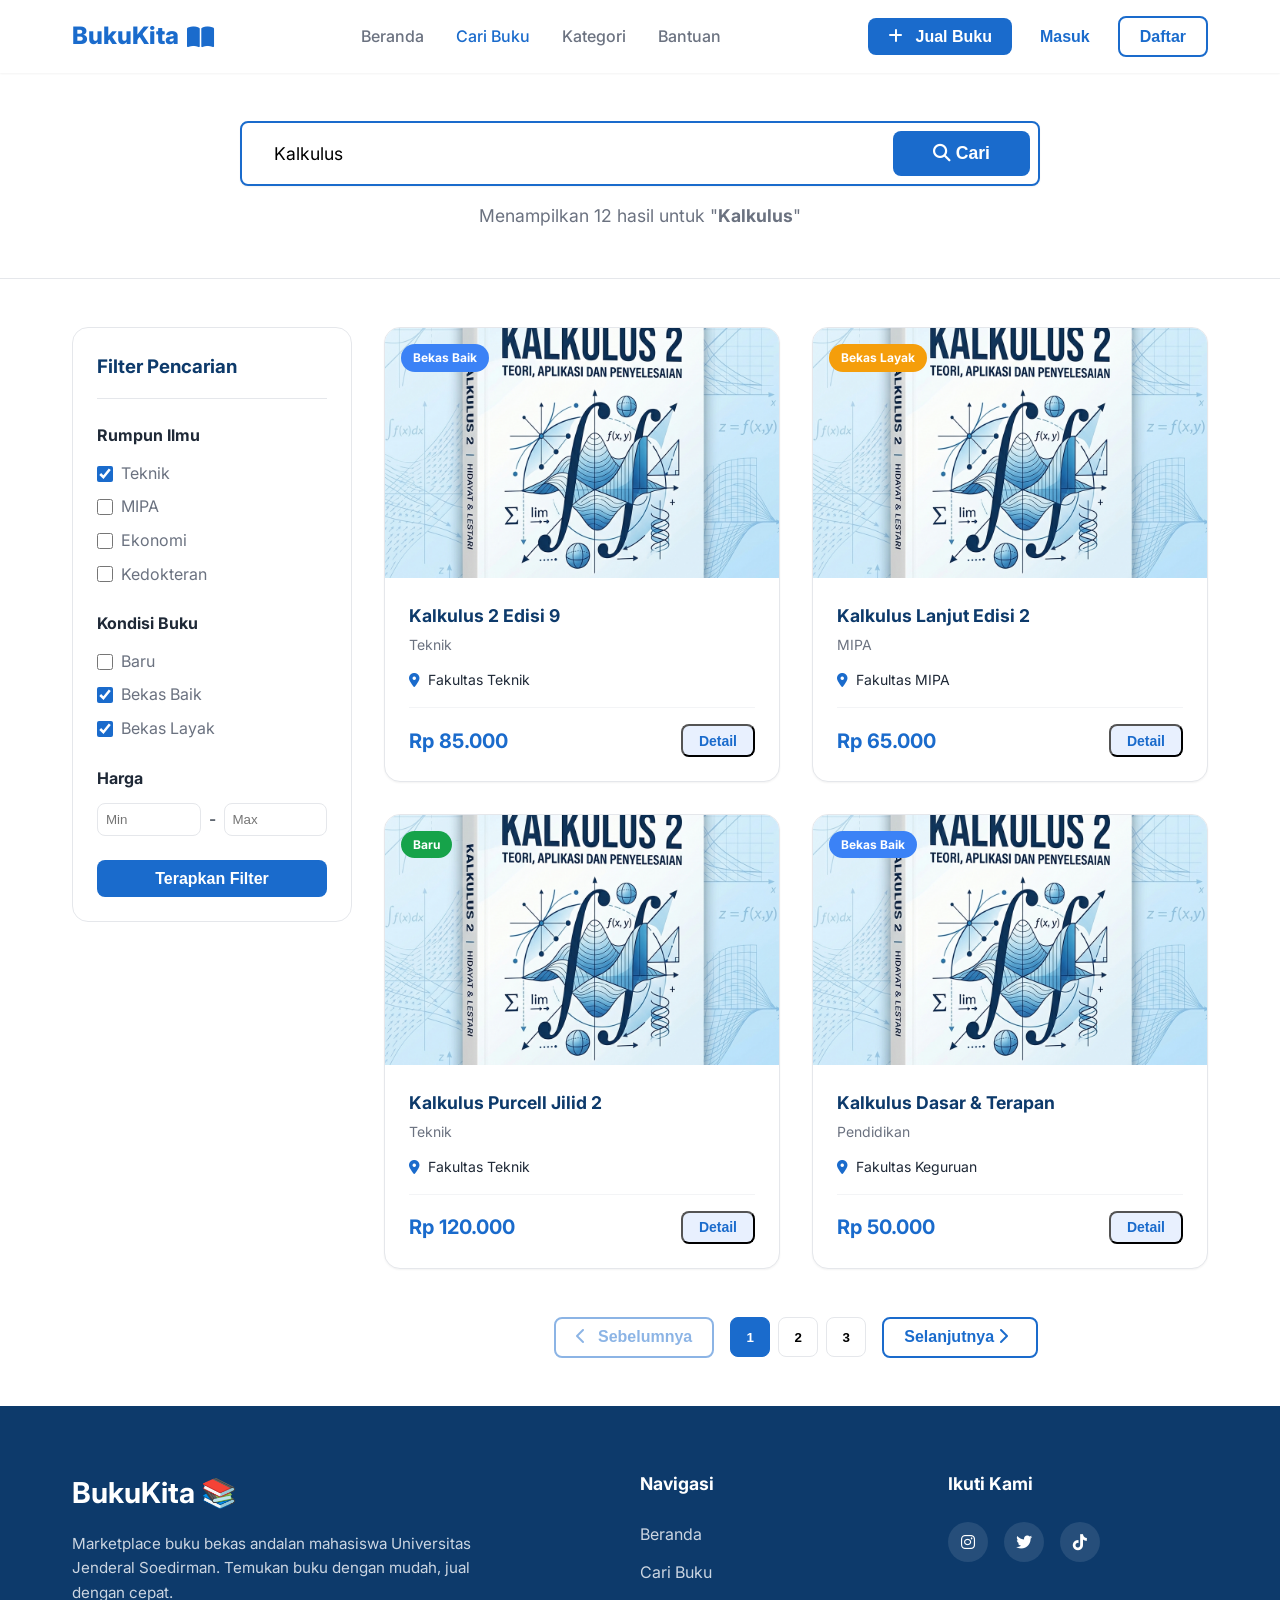
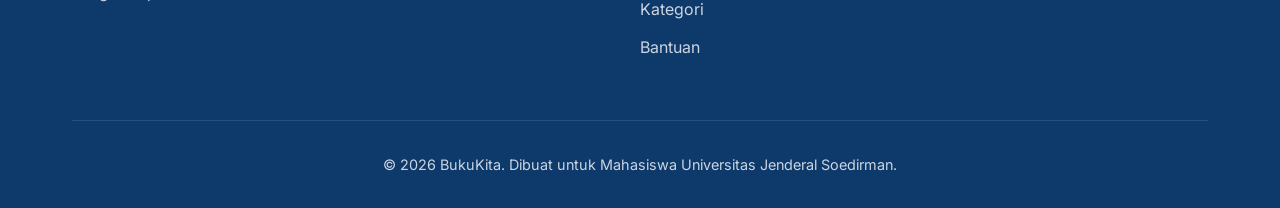
==== cari.html @ e3a03914 "nambahin cari buku" ====
<!DOCTYPE html>
<html lang="id">

<head>
    <meta charset="UTF-8">
    <meta name="viewport" content="width=device-width, initial-scale=1.0">
    <title>Hasil Pencarian | BukuKita</title>
    <link rel="preconnect" href="https://fonts.googleapis.com">
    <link rel="preconnect" href="https://fonts.gstatic.com" crossorigin>
    <link href="https://fonts.googleapis.com/css2?family=Inter:wght@400;500;600;700;800&display=swap" rel="stylesheet">
    <link rel="stylesheet" href="https://cdnjs.cloudflare.com/ajax/libs/font-awesome/6.4.0/css/all.min.css">
    <link rel="stylesheet" href="style.css">
</head>

<body>
    <!-- Navbar -->
    <nav class="navbar">
        <div class="container nav-container">
            <a href="index.html" class="logo">BukuKita <i class="fa-solid fa-book-open"></i></a>
            <ul class="nav-links">
                <li><a href="index.html">Beranda</a></li>
                <li><a href="cari.html" class="active">Cari Buku</a></li>
                <li><a href="index.html#kategori">Kategori</a></li>
                <li><a href="index.html#bantuan">Bantuan</a></li>
            </ul>
            <div class="nav-buttons">
                <button class="btn btn-primary" onclick="openModal('jualModal')"><i class="fa-solid fa-plus"></i> Jual
                    Buku</button>
                <button class="btn btn-ghost" onclick="openAuthModal('login')">Masuk</button>
                <button class="btn btn-outline" onclick="openAuthModal('register')">Daftar</button>
            </div>
            <div class="mobile-menu-btn">
                <i class="fa-solid fa-bars"></i>
            </div>
        </div>
    </nav>

    <!-- Search Header -->
    <section class="search-header">
        <div class="container">
            <form class="search-box-large" action="cari.html" method="GET">
                <input type="text" name="q" placeholder="Cari judul buku, matkul, atau jurusan..." value="Kalkulus" id="searchInput">
                <button type="submit" class="btn-search-large"><i class="fa-solid fa-search"></i> Cari</button>
            </form>
            <p class="search-result-text">Menampilkan 12 hasil untuk "<strong>Kalkulus</strong>"</p>
        </div>
    </section>

    <!-- Search Layout -->
    <section class="search-layout container">
        <!-- Sidebar Filters -->
        <aside class="sidebar-filter">
            <div class="filter-box">
                <h3>Filter Pencarian</h3>
                
                <div class="filter-group">
                    <h4>Rumpun Ilmu</h4>
                    <label class="filter-option"><input type="checkbox" checked> Teknik</label>
                    <label class="filter-option"><input type="checkbox"> MIPA</label>
                    <label class="filter-option"><input type="checkbox"> Ekonomi</label>
                    <label class="filter-option"><input type="checkbox"> Kedokteran</label>
                </div>

                <div class="filter-group">
                    <h4>Kondisi Buku</h4>
                    <label class="filter-option"><input type="checkbox"> Baru</label>
                    <label class="filter-option"><input type="checkbox" checked> Bekas Baik</label>
                    <label class="filter-option"><input type="checkbox" checked> Bekas Layak</label>
                </div>

                <div class="filter-group">
                    <h4>Harga</h4>
                    <div class="price-range">
                        <input type="number" placeholder="Min" class="price-input">
                        <span>-</span>
                        <input type="number" placeholder="Max" class="price-input">
                    </div>
                </div>

                <button class="btn btn-primary btn-full">Terapkan Filter</button>
            </div>
        </aside>

        <!-- Search Results Grid -->
        <div class="search-results">
            <div class="book-grid">
                <!-- Book Card -->
                <div class="book-card">
                    <div class="book-cover"><img src="assets/kalkulus.png" alt="Kalkulus 2"><span
                            class="condition-badge good">Bekas Baik</span></div>
                    <div class="book-info">
                        <h3>Kalkulus 2 Edisi 9</h3>
                        <p class="subject">Teknik</p>
                        <p class="seller"><i class="fa-solid fa-location-dot"></i> Fakultas Teknik</p>
                        <div class="price-action">
                            <span class="price">Rp 85.000</span>
                            <button class="btn-sm">Detail</button>
                        </div>
                    </div>
                </div>
                <!-- Book Card -->
                <div class="book-card">
                    <div class="book-cover"><img src="assets/kalkulus.png" alt="Kalkulus Lanjut"><span
                            class="condition-badge fair">Bekas Layak</span></div>
                    <div class="book-info">
                        <h3>Kalkulus Lanjut Edisi 2</h3>
                        <p class="subject">MIPA</p>
                        <p class="seller"><i class="fa-solid fa-location-dot"></i> Fakultas MIPA</p>
                        <div class="price-action">
                            <span class="price">Rp 65.000</span>
                            <button class="btn-sm">Detail</button>
                        </div>
                    </div>
                </div>
                <!-- Book Card -->
                <div class="book-card">
                    <div class="book-cover"><img src="assets/kalkulus.png" alt="Kalkulus Purcell"><span
                            class="condition-badge new">Baru</span></div>
                    <div class="book-info">
                        <h3>Kalkulus Purcell Jilid 2</h3>
                        <p class="subject">Teknik</p>
                        <p class="seller"><i class="fa-solid fa-location-dot"></i> Fakultas Teknik</p>
                        <div class="price-action">
                            <span class="price">Rp 120.000</span>
                            <button class="btn-sm">Detail</button>
                        </div>
                    </div>
                </div>
                 <!-- Book Card -->
                 <div class="book-card">
                    <div class="book-cover"><img src="assets/kalkulus.png" alt="Kalkulus Dasar"><span
                            class="condition-badge good">Bekas Baik</span></div>
                    <div class="book-info">
                        <h3>Kalkulus Dasar & Terapan</h3>
                        <p class="subject">Pendidikan</p>
                        <p class="seller"><i class="fa-solid fa-location-dot"></i> Fakultas Keguruan</p>
                        <div class="price-action">
                            <span class="price">Rp 50.000</span>
                            <button class="btn-sm">Detail</button>
                        </div>
                    </div>
                </div>
            </div>
            
            <div class="pagination">
                <button class="btn btn-outline" disabled><i class="fa-solid fa-chevron-left"></i> Sebelumnya</button>
                <div class="page-numbers">
                    <button class="page-num active">1</button>
                    <button class="page-num">2</button>
                    <button class="page-num">3</button>
                </div>
                <button class="btn btn-outline">Selanjutnya <i class="fa-solid fa-chevron-right"></i></button>
            </div>
        </div>
    </section>

    <!-- Footer -->
    <footer class="footer">
        <div class="container">
            <div class="footer-grid">
                <div class="footer-brand">
                    <h2>BukuKita 📚</h2>
                    <p>Marketplace buku bekas andalan mahasiswa Universitas Jenderal Soedirman. Temukan buku dengan
                        mudah, jual dengan cepat.</p>
                </div>
                <div class="footer-links">
                    <h3>Navigasi</h3>
                    <ul>
                        <li><a href="index.html">Beranda</a></li>
                        <li><a href="cari.html">Cari Buku</a></li>
                        <li><a href="index.html#kategori">Kategori</a></li>
                        <li><a href="index.html#bantuan">Bantuan</a></li>
                    </ul>
                </div>
                <div class="footer-social">
                    <h3>Ikuti Kami</h3>
                    <div class="social-icons">
                        <a href="#"><i class="fa-brands fa-instagram"></i></a>
                        <a href="#"><i class="fa-brands fa-twitter"></i></a>
                        <a href="#"><i class="fa-brands fa-tiktok"></i></a>
                    </div>
                </div>
            </div>
            <div class="footer-bottom">
                <p>&copy; 2026 BukuKita. Dibuat untuk Mahasiswa Universitas Jenderal Soedirman.</p>
            </div>
        </div>
    </footer>

    <!-- Modals (Copied from index) -->
    <!-- Auth Modal (Login / Register) -->
    <div class="modal-overlay" id="authModal">
        <div class="modal-content auth-modal">
            <span class="close-modal" onclick="closeModal('authModal')"><i class="fa-solid fa-xmark"></i></span>
            
            <div class="auth-tabs">
                <button class="auth-tab active" onclick="switchAuthTab('login')" id="tab-login">Masuk</button>
                <button class="auth-tab" onclick="switchAuthTab('register')" id="tab-register">Daftar</button>
            </div>

            <!-- Login Form -->
            <form class="auth-form" id="form-login">
                <div class="form-group">
                    <label>Email Kampus / Pribadi</label>
                    <input type="email" placeholder="contoh@kampus.ac.id" required>
                </div>
                <div class="form-group">
                    <label>Kata Sandi</label>
                    <input type="password" placeholder="••••••••" required>
                </div>
                <div class="form-options">
                    <label class="remember-me">
                        <input type="checkbox"> Ingat saya
                    </label>
                    <a href="#" class="forgot-password">Lupa sandi?</a>
                </div>
                <button type="submit" class="btn btn-primary btn-full">Masuk ke BukuKita</button>
            </form>

            <!-- Register Form -->
            <form class="auth-form hidden" id="form-register">
                <div class="form-group">
                    <label>Nama Lengkap</label>
                    <input type="text" placeholder="Nama sesuai KTM" required>
                </div>
                <div class="form-group">
                    <label>Universitas</label>
                    <input type="text" placeholder="Nama Kampus" required>
                </div>
                <div class="form-group">
                    <label>Email</label>
                    <input type="email" placeholder="Email aktif" required>
                </div>
                <div class="form-group">
                    <label>Kata Sandi</label>
                    <input type="password" placeholder="Buat kata sandi" required>
                </div>
                <button type="submit" class="btn btn-primary btn-full">Daftar Akun Baru</button>
            </form>
        </div>
    </div>

    <!-- Jual Buku Modal -->
    <div class="modal-overlay" id="jualModal">
        <div class="modal-content jual-modal">
            <span class="close-modal" onclick="closeModal('jualModal')"><i class="fa-solid fa-xmark"></i></span>
            
            <div class="modal-header">
                <h2>Jual Buku Kuliahmu</h2>
                <p>Isi detail buku di bawah ini agar mudah ditemukan pembeli.</p>
            </div>

            <form class="jual-form">
                <!-- Image Upload -->
                <div class="image-upload-box">
                    <i class="fa-solid fa-cloud-arrow-up"></i>
                    <p><strong>Klik untuk upload</strong> atau drag and drop</p>
                    <p class="text-sm">PNG, JPG up to 5MB</p>
                </div>

                <div class="form-row">
                    <div class="form-group half">
                        <label>Judul Buku</label>
                        <input type="text" placeholder="Contoh: Kalkulus Edisi 9" required>
                    </div>
                    <div class="form-group half">
                        <label>Rumpun Ilmu</label>
                        <select required>
                            <option value="" disabled selected>Pilih kategori...</option>
                            <option>Teknik</option>
                            <option>Ekonomi / Bisnis</option>
                            <option>Hukum</option>
                            <option>Kedokteran / Kesehatan</option>
                            <option>Sosial / Politik</option>
                            <option>Lainnya</option>
                        </select>
                    </div>
                </div>

                <div class="form-group">
                    <label>Kondisi Buku</label>
                    <div class="condition-options">
                        <label class="condition-radio">
                            <input type="radio" name="kondisi" value="baru" checked>
                            <span class="radio-btn new">Baru</span>
                        </label>
                        <label class="condition-radio">
                            <input type="radio" name="kondisi" value="baik">
                            <span class="radio-btn good">Bekas Baik</span>
                        </label>
                        <label class="condition-radio">
                            <input type="radio" name="kondisi" value="layak">
                            <span class="radio-btn fair">Bekas Layak</span>
                        </label>
                    </div>
                </div>

                <div class="form-group">
                    <label>Harga Jual (Rp)</label>
                    <input type="number" placeholder="Contoh: 85000" required>
                </div>

                <div class="form-group">
                    <label>Catatan Tambahan (Opsional)</label>
                    <textarea placeholder="Contoh: Ada sedikit coretan stabilo di bab 1-3..." rows="3"></textarea>
                </div>

                <button type="button" class="btn btn-primary btn-full btn-lg"
                    onclick="alert('Buku berhasil diposting!')">Posting Buku Sekarang</button>
            </form>
        </div>
    </div>

    <script src="script.js"></script>
    <script>
        // Simple script to get URL params for search
        document.addEventListener('DOMContentLoaded', () => {
            const params = new URLSearchParams(window.location.search);
            const query = params.get('q');
            if (query) {
                document.getElementById('searchInput').value = query;
                document.querySelector('.search-result-text').innerHTML = `Menampilkan hasil untuk "<strong>${query}</strong>"`;
            }
        });
    </script>
</body>

</html>
---- style.css ----
/* CSS Variables */
:root {
    --primary-blue: #1A6BCC;
    --primary-hover: #1555a3;
    --light-blue: #E8F0FE;
    --dark-blue: #0D3A6B;
    --white: #FFFFFF;
    --gray-light: #F3F4F6;
    --gray-border: #E5E7EB;
    --gray-text: #6B7280;
    --text-dark: #1F2937;
    --success: #16A34A;
    --warning: #F59E0B;
    --info: #3B82F6;
    --shadow-sm: 0 1px 2px 0 rgba(0, 0, 0, 0.05);
    --shadow-md: 0 4px 6px -1px rgba(0, 0, 0, 0.1), 0 2px 4px -1px rgba(0, 0, 0, 0.06);
    --shadow-lg: 0 10px 15px -3px rgba(0, 0, 0, 0.1), 0 4px 6px -2px rgba(0, 0, 0, 0.05);
    --shadow-modal: 0 25px 50px -12px rgba(0, 0, 0, 0.25);
    --radius-md: 0.5rem;
    --radius-lg: 1rem;
    --radius-full: 9999px;
    --transition: all 0.3s ease;
}

/* Reset & Base Styles */
* {
    margin: 0;
    padding: 0;
    box-sizing: border-box;
}

body {
    font-family: 'Inter', sans-serif;
    color: var(--text-dark);
    line-height: 1.6;
    background-color: var(--white);
    overflow-x: hidden;
}

/* Add scrolling class for body */
body.modal-open {
    overflow: hidden;
}

a {
    text-decoration: none;
    color: inherit;
    transition: var(--transition);
}

ul {
    list-style: none;
}

.container {
    max-width: 1200px;
    margin: 0 auto;
    padding: 0 2rem;
}

.text-center {
    text-align: center;
}

.section-header {
    display: flex;
    justify-content: space-between;
    align-items: center;
    margin-bottom: 2.5rem;
}

.section-title {
    font-size: 2rem;
    color: var(--dark-blue);
    font-weight: 700;
}

.view-all {
    color: var(--primary-blue);
    font-weight: 600;
    display: flex;
    align-items: center;
    gap: 0.5rem;
}

.view-all:hover {
    color: var(--primary-hover);
    transform: translateX(5px);
}

/* Buttons */
.btn {
    display: inline-block;
    padding: 0.6rem 1.25rem;
    border-radius: var(--radius-md);
    font-weight: 600;
    cursor: pointer;
    transition: var(--transition);
    border: none;
    text-align: center;
    font-size: 1rem;
}

.btn i { margin-right: 0.5rem; }

.btn-primary {
    background-color: var(--primary-blue);
    color: var(--white);
}

.btn-primary:hover {
    background-color: var(--primary-hover);
    transform: translateY(-2px);
    box-shadow: var(--shadow-md);
}

.btn-outline {
    background-color: transparent;
    color: var(--primary-blue);
    border: 2px solid var(--primary-blue);
}

.btn-outline:hover {
    background-color: var(--light-blue);
}

.btn-ghost {
    background-color: transparent;
    color: var(--primary-blue);
}

.btn-ghost:hover {
    background-color: var(--light-blue);
}

.btn-lg {
    padding: 0.8rem 2rem;
    font-size: 1.1rem;
}

.btn-sm {
    padding: 0.4rem 1rem;
    font-size: 0.875rem;
    background-color: var(--light-blue);
    color: var(--primary-blue);
    border-radius: var(--radius-md);
    font-weight: 600;
}

.btn-sm:hover {
    background-color: var(--primary-blue);
    color: var(--white);
}

.btn-full {
    width: 100%;
}

/* Navbar */
.navbar {
    background-color: var(--white);
    box-shadow: var(--shadow-sm);
    position: sticky;
    top: 0;
    z-index: 100;
    padding: 1rem 0;
    transition: var(--transition);
}

.nav-container {
    display: flex;
    justify-content: space-between;
    align-items: center;
}

.logo {
    font-size: 1.5rem;
    font-weight: 800;
    color: var(--primary-blue);
    display: flex;
    align-items: center;
    gap: 0.5rem;
}

.nav-links {
    display: flex;
    gap: 2rem;
}

.nav-links a {
    font-weight: 500;
    color: var(--gray-text);
}

.nav-links a:hover, .nav-links a.active {
    color: var(--primary-blue);
}

.nav-buttons {
    display: flex;
    gap: 0.5rem;
    align-items: center;
}

.mobile-menu-btn {
    display: none;
    font-size: 1.5rem;
    color: var(--primary-blue);
    cursor: pointer;
}

/* Hero Section */
.hero {
    padding: 5rem 0;
    position: relative;
    overflow: hidden;
    background-color: var(--white);
}

.hero-shapes .shape {
    position: absolute;
    border-radius: var(--radius-full);
    z-index: 0;
    filter: blur(80px);
}

.shape-1 {
    width: 400px;
    height: 400px;
    background-color: rgba(232, 240, 254, 0.8);
    top: -100px;
    right: -50px;
}

.shape-2 {
    width: 300px;
    height: 300px;
    background-color: rgba(26, 107, 204, 0.1);
    bottom: -50px;
    left: -100px;
}

.hero-container {
    position: relative;
    z-index: 1;
}

.hero-content {
    max-width: 800px;
    margin: 0 auto;
    text-align: center;
}

.hero h1 {
    font-size: 3.5rem;
    color: var(--dark-blue);
    line-height: 1.2;
    margin-bottom: 1.5rem;
    font-weight: 800;
}

.hero p {
    font-size: 1.25rem;
    color: var(--gray-text);
    margin-bottom: 2.5rem;
}

.search-box {
    display: flex;
    background-color: var(--white);
    border: 1px solid var(--gray-border);
    border-radius: var(--radius-full);
    padding: 0.5rem;
    box-shadow: var(--shadow-md);
    margin-bottom: 2.5rem;
    transition: var(--transition);
}

.search-box:focus-within {
    border-color: var(--primary-blue);
    box-shadow: 0 0 0 3px rgba(26, 107, 204, 0.2);
}

.search-box input {
    flex: 1;
    border: none;
    padding: 0.5rem 1.5rem;
    font-size: 1rem;
    font-family: inherit;
    outline: none;
    border-radius: var(--radius-full);
}

.btn-search {
    background-color: var(--primary-blue);
    color: var(--white);
    border: none;
    padding: 0.75rem 2rem;
    border-radius: var(--radius-full);
    font-weight: 600;
    cursor: pointer;
    transition: var(--transition);
}

.btn-search:hover {
    background-color: var(--primary-hover);
}

.trust-badges {
    display: flex;
    justify-content: center;
    gap: 3rem;
    flex-wrap: wrap;
}

.badge {
    display: flex;
    align-items: center;
    gap: 0.75rem;
    color: var(--dark-blue);
    font-weight: 600;
}

.badge i {
    color: var(--primary-blue);
    font-size: 1.25rem;
}

/* Featured Books */
.featured-books {
    padding: 5rem 0;
    background-color: var(--gray-light);
}

.book-grid {
    display: grid;
    grid-template-columns: repeat(auto-fill, minmax(260px, 1fr));
    gap: 2rem;
}

.book-card {
    background-color: var(--white);
    border-radius: var(--radius-lg);
    overflow: hidden;
    box-shadow: var(--shadow-sm);
    transition: var(--transition);
    border: 1px solid var(--gray-border);
}

.book-card:hover {
    transform: translateY(-5px);
    box-shadow: var(--shadow-lg);
}

.book-cover {
    height: 250px;
    position: relative;
    display: flex;
    align-items: flex-start;
    padding: 1rem;
    overflow: hidden;
}

.book-cover img {
    position: absolute;
    top: 0;
    left: 0;
    width: 100%;
    height: 100%;
    object-fit: cover;
    z-index: 0;
}

.gradient-1 { background: linear-gradient(135deg, #f6d365 0%, #fda085 100%); }
.gradient-2 { background: linear-gradient(135deg, #84fab0 0%, #8fd3f4 100%); }
.gradient-3 { background: linear-gradient(135deg, #a18cd1 0%, #fbc2eb 100%); }
.gradient-4 { background: linear-gradient(135deg, #ff9a9e 0%, #fecfef 99%, #fecfef 100%); }

.condition-badge {
    position: relative;
    z-index: 1;
    padding: 0.25rem 0.75rem;
    border-radius: var(--radius-full);
    font-size: 0.75rem;
    font-weight: 700;
    color: var(--white);
}

.condition-badge.good { background-color: var(--info); }
.condition-badge.new { background-color: var(--success); }
.condition-badge.fair { background-color: var(--warning); }

.book-info {
    padding: 1.5rem;
}

.book-info h3 {
    font-size: 1.1rem;
    color: var(--dark-blue);
    margin-bottom: 0.25rem;
}

.subject {
    font-size: 0.875rem;
    color: var(--gray-text);
    margin-bottom: 0.75rem;
}

.seller {
    font-size: 0.875rem;
    color: var(--text-dark);
    margin-bottom: 1rem;
    display: flex;
    align-items: center;
    gap: 0.5rem;
}

.seller i {
    color: var(--primary-blue);
}

.price-action {
    display: flex;
    justify-content: space-between;
    align-items: center;
    border-top: 1px solid var(--gray-light);
    padding-top: 1rem;
}

.price {
    font-weight: 700;
    color: var(--primary-blue);
    font-size: 1.25rem;
}

/* Categories */
.categories {
    padding: 5rem 0;
    background-color: var(--white);
}

.category-grid {
    display: grid;
    grid-template-columns: repeat(auto-fill, minmax(250px, 1fr));
    gap: 1.5rem;
}

.category-card {
    background-color: var(--white);
    padding: 2rem;
    border-radius: var(--radius-lg);
    text-align: center;
    cursor: pointer;
    transition: var(--transition);
    box-shadow: var(--shadow-sm);
    border: 1px solid var(--gray-border);
}

.category-card i {
    font-size: 2.5rem;
    color: var(--primary-blue);
    margin-bottom: 1rem;
    transition: var(--transition);
}

.category-card h3 {
    color: var(--dark-blue);
}

.category-card:hover {
    background-color: var(--primary-blue);
    transform: translateY(-5px);
    box-shadow: var(--shadow-lg);
}

.category-card:hover i,
.category-card:hover h3 {
    color: var(--white);
}

/* FAQ / Bantuan Section */
.faq-section {
    padding: 5rem 0;
    background-color: var(--gray-light);
}

.faq-container {
    max-width: 800px;
    margin: 0 auto;
}

.faq-header {
    text-align: center;
    margin-bottom: 3rem;
}

.faq-item {
    background-color: var(--white);
    border-radius: var(--radius-md);
    margin-bottom: 1rem;
    box-shadow: var(--shadow-sm);
    border: 1px solid var(--gray-border);
    overflow: hidden;
}

.faq-question {
    padding: 1.5rem;
    display: flex;
    justify-content: space-between;
    align-items: center;
    cursor: pointer;
    font-weight: 600;
    color: var(--dark-blue);
    transition: var(--transition);
}

.faq-question:hover {
    background-color: var(--light-blue);
}

.faq-question i {
    color: var(--primary-blue);
    transition: transform 0.3s ease;
}

.faq-item.active .faq-question i {
    transform: rotate(180deg);
}

.faq-answer {
    padding: 0 1.5rem;
    max-height: 0;
    overflow: hidden;
    transition: max-height 0.3s ease, padding 0.3s ease;
    color: var(--gray-text);
}

.faq-item.active .faq-answer {
    padding: 0 1.5rem 1.5rem;
    max-height: 200px;
}

/* Footer */
.footer {
    background-color: var(--dark-blue);
    color: var(--white);
    padding: 4rem 0 2rem;
}

.footer-grid {
    display: grid;
    grid-template-columns: 2fr 1fr 1fr;
    gap: 3rem;
    margin-bottom: 3rem;
}

.footer-brand h2 {
    font-size: 1.8rem;
    margin-bottom: 1rem;
}

.footer-brand p {
    color: #cbd5e1;
    font-size: 0.95rem;
    max-width: 400px;
}

.footer-links h3, .footer-social h3 {
    font-size: 1.1rem;
    margin-bottom: 1.5rem;
    color: var(--white);
}

.footer-links ul li {
    margin-bottom: 0.75rem;
}

.footer-links ul li a {
    color: #cbd5e1;
}

.footer-links ul li a:hover {
    color: var(--white);
    padding-left: 5px;
}

.social-icons {
    display: flex;
    gap: 1rem;
}

.social-icons a {
    display: flex;
    align-items: center;
    justify-content: center;
    width: 40px;
    height: 40px;
    background-color: rgba(255, 255, 255, 0.1);
    border-radius: 50%;
    color: var(--white);
}

.social-icons a:hover {
    background-color: var(--primary-blue);
    transform: translateY(-3px);
}

.footer-bottom {
    text-align: center;
    padding-top: 2rem;
    border-top: 1px solid rgba(255, 255, 255, 0.1);
    color: #cbd5e1;
    font-size: 0.9rem;
}

/* ==================================
   MODAL STYLES (New Stitch Designs)
   ================================== */
.modal-overlay {
    position: fixed;
    top: 0;
    left: 0;
    width: 100%;
    height: 100%;
    background-color: rgba(13, 58, 107, 0.6);
    backdrop-filter: blur(4px);
    z-index: 1000;
    display: flex;
    align-items: center;
    justify-content: center;
    opacity: 0;
    visibility: hidden;
    transition: var(--transition);
}

.modal-overlay.active {
    opacity: 1;
    visibility: visible;
}

.modal-content {
    background-color: var(--white);
    border-radius: var(--radius-lg);
    width: 90%;
    max-height: 90vh;
    overflow-y: auto;
    position: relative;
    box-shadow: var(--shadow-modal);
    transform: translateY(20px) scale(0.95);
    transition: transform 0.3s cubic-bezier(0.175, 0.885, 0.32, 1.275);
}

.modal-overlay.active .modal-content {
    transform: translateY(0) scale(1);
}

.close-modal {
    position: absolute;
    top: 1.5rem;
    right: 1.5rem;
    font-size: 1.5rem;
    color: var(--gray-text);
    cursor: pointer;
    transition: var(--transition);
    z-index: 10;
}

.close-modal:hover {
    color: var(--dark-blue);
    transform: rotate(90deg);
}

/* Auth Modal Specifics */
.auth-modal {
    max-width: 450px;
    padding: 2.5rem;
}

.auth-tabs {
    display: flex;
    margin-bottom: 2rem;
    border-bottom: 2px solid var(--gray-light);
}

.auth-tab {
    flex: 1;
    background: none;
    border: none;
    padding: 1rem 0;
    font-size: 1.1rem;
    font-weight: 600;
    color: var(--gray-text);
    cursor: pointer;
    transition: var(--transition);
    position: relative;
}

.auth-tab.active {
    color: var(--primary-blue);
}

.auth-tab.active::after {
    content: '';
    position: absolute;
    bottom: -2px;
    left: 0;
    width: 100%;
    height: 2px;
    background-color: var(--primary-blue);
}

.form-group {
    margin-bottom: 1.25rem;
}

.form-group label {
    display: block;
    font-weight: 500;
    margin-bottom: 0.5rem;
    color: var(--text-dark);
}

.form-group input, .form-group select, .form-group textarea {
    width: 100%;
    padding: 0.75rem 1rem;
    border: 1px solid var(--gray-border);
    border-radius: var(--radius-md);
    font-family: inherit;
    font-size: 1rem;
    transition: var(--transition);
}

.form-group input:focus, .form-group select:focus, .form-group textarea:focus {
    outline: none;
    border-color: var(--primary-blue);
    box-shadow: 0 0 0 3px rgba(26, 107, 204, 0.1);
}

.form-options {
    display: flex;
    justify-content: space-between;
    align-items: center;
    margin-bottom: 1.5rem;
    font-size: 0.9rem;
}

.remember-me {
    display: flex;
    align-items: center;
    gap: 0.5rem;
    color: var(--gray-text);
}

.forgot-password {
    color: var(--primary-blue);
    font-weight: 500;
}

.forgot-password:hover {
    text-decoration: underline;
}

.hidden {
    display: none;
}

/* Jual Buku Modal Specifics */
.jual-modal {
    max-width: 650px;
    padding: 2.5rem;
}

.modal-header {
    margin-bottom: 2rem;
}

.modal-header h2 {
    color: var(--dark-blue);
    font-size: 1.8rem;
}

.modal-header p {
    color: var(--gray-text);
}

.image-upload-box {
    border: 2px dashed var(--primary-blue);
    border-radius: var(--radius-lg);
    padding: 2rem;
    text-align: center;
    background-color: var(--light-blue);
    margin-bottom: 1.5rem;
    cursor: pointer;
    transition: var(--transition);
}

.image-upload-box:hover {
    background-color: #d1e2fc;
}

.image-upload-box i {
    font-size: 2.5rem;
    color: var(--primary-blue);
    margin-bottom: 1rem;
}

.image-upload-box p {
    color: var(--dark-blue);
}

.text-sm {
    font-size: 0.85rem;
    color: var(--gray-text) !important;
    margin-top: 0.5rem;
}

.form-row {
    display: flex;
    gap: 1.5rem;
}

.half {
    flex: 1;
}

.condition-options {
    display: flex;
    gap: 1rem;
}

.condition-radio {
    flex: 1;
    position: relative;
    cursor: pointer;
}

.condition-radio input {
    position: absolute;
    opacity: 0;
    cursor: pointer;
}

.radio-btn {
    display: block;
    text-align: center;
    padding: 0.75rem;
    border: 1px solid var(--gray-border);
    border-radius: var(--radius-md);
    font-weight: 500;
    transition: var(--transition);
}

.condition-radio input:checked ~ .radio-btn.new {
    background-color: var(--success);
    color: var(--white);
    border-color: var(--success);
}
.condition-radio input:checked ~ .radio-btn.good {
    background-color: var(--info);
    color: var(--white);
    border-color: var(--info);
}
.condition-radio input:checked ~ .radio-btn.fair {
    background-color: var(--warning);
    color: var(--white);
    border-color: var(--warning);
}

/* Responsive Design */
@media (max-width: 992px) {
    .hero h1 { font-size: 2.8rem; }
}

@media (max-width: 768px) {
    .nav-links, .nav-buttons { display: none; }
    .mobile-menu-btn { display: block; }
    .hero { padding: 4rem 0; }
    .hero h1 { font-size: 2.2rem; }
    .form-row { flex-direction: column; gap: 0; }
    .condition-options { flex-direction: column; gap: 0.5rem; }
    .footer-grid { grid-template-columns: 1fr; gap: 2rem; }
}

/* ==================================
   SEARCH PAGE STYLES
   ================================== */
.search-header {
    background-color: var(--white);
    padding: 3rem 0;
    border-bottom: 1px solid var(--gray-border);
}

.search-box-large {
    display: flex;
    background-color: var(--white);
    border: 2px solid var(--primary-blue);
    border-radius: var(--radius-md);
    padding: 0.5rem;
    box-shadow: var(--shadow-sm);
    max-width: 800px;
    margin: 0 auto 1rem;
}

.search-box-large input {
    flex: 1;
    border: none;
    padding: 0.75rem 1.5rem;
    font-size: 1.1rem;
    font-family: inherit;
    outline: none;
}

.btn-search-large {
    background-color: var(--primary-blue);
    color: var(--white);
    border: none;
    padding: 0.75rem 2.5rem;
    border-radius: var(--radius-md);
    font-weight: 600;
    font-size: 1.1rem;
    cursor: pointer;
    transition: var(--transition);
}

.btn-search-large:hover {
    background-color: var(--primary-hover);
}

.search-result-text {
    text-align: center;
    color: var(--gray-text);
    font-size: 1.1rem;
}

.search-layout {
    display: flex;
    gap: 2rem;
    padding: 3rem 2rem;
    align-items: flex-start;
}

.sidebar-filter {
    flex: 0 0 280px;
}

.filter-box {
    background-color: var(--white);
    border: 1px solid var(--gray-border);
    border-radius: var(--radius-lg);
    padding: 1.5rem;
    position: sticky;
    top: 100px;
}

.filter-box h3 {
    color: var(--dark-blue);
    margin-bottom: 1.5rem;
    padding-bottom: 1rem;
    border-bottom: 1px solid var(--gray-border);
}

.filter-group {
    margin-bottom: 1.5rem;
}

.filter-group h4 {
    margin-bottom: 0.75rem;
    color: var(--text-dark);
}

.filter-option {
    display: flex;
    align-items: center;
    gap: 0.5rem;
    margin-bottom: 0.5rem;
    cursor: pointer;
    color: var(--gray-text);
}

.filter-option input[type="checkbox"] {
    accent-color: var(--primary-blue);
    width: 16px;
    height: 16px;
}

.price-range {
    display: flex;
    align-items: center;
    gap: 0.5rem;
}

.price-input {
    width: 100%;
    padding: 0.5rem;
    border: 1px solid var(--gray-border);
    border-radius: var(--radius-md);
    outline: none;
}

.price-input:focus {
    border-color: var(--primary-blue);
}

.search-results {
    flex: 1;
}

.pagination {
    display: flex;
    justify-content: center;
    align-items: center;
    gap: 1rem;
    margin-top: 3rem;
}

.page-numbers {
    display: flex;
    gap: 0.5rem;
}

.page-num {
    width: 40px;
    height: 40px;
    display: flex;
    align-items: center;
    justify-content: center;
    border: 1px solid var(--gray-border);
    border-radius: var(--radius-md);
    background-color: var(--white);
    cursor: pointer;
    font-weight: 600;
    transition: var(--transition);
}

.page-num:hover, .page-num.active {
    background-color: var(--primary-blue);
    color: var(--white);
    border-color: var(--primary-blue);
}

.btn-outline[disabled] {
    opacity: 0.5;
    cursor: not-allowed;
}

/* Responsive Search Page */
@media (max-width: 992px) {
    .search-layout {
        flex-direction: column;
    }
    
    .sidebar-filter {
        flex: 1;
        width: 100%;
    }
    
    .filter-box {
        position: static;
    }
}
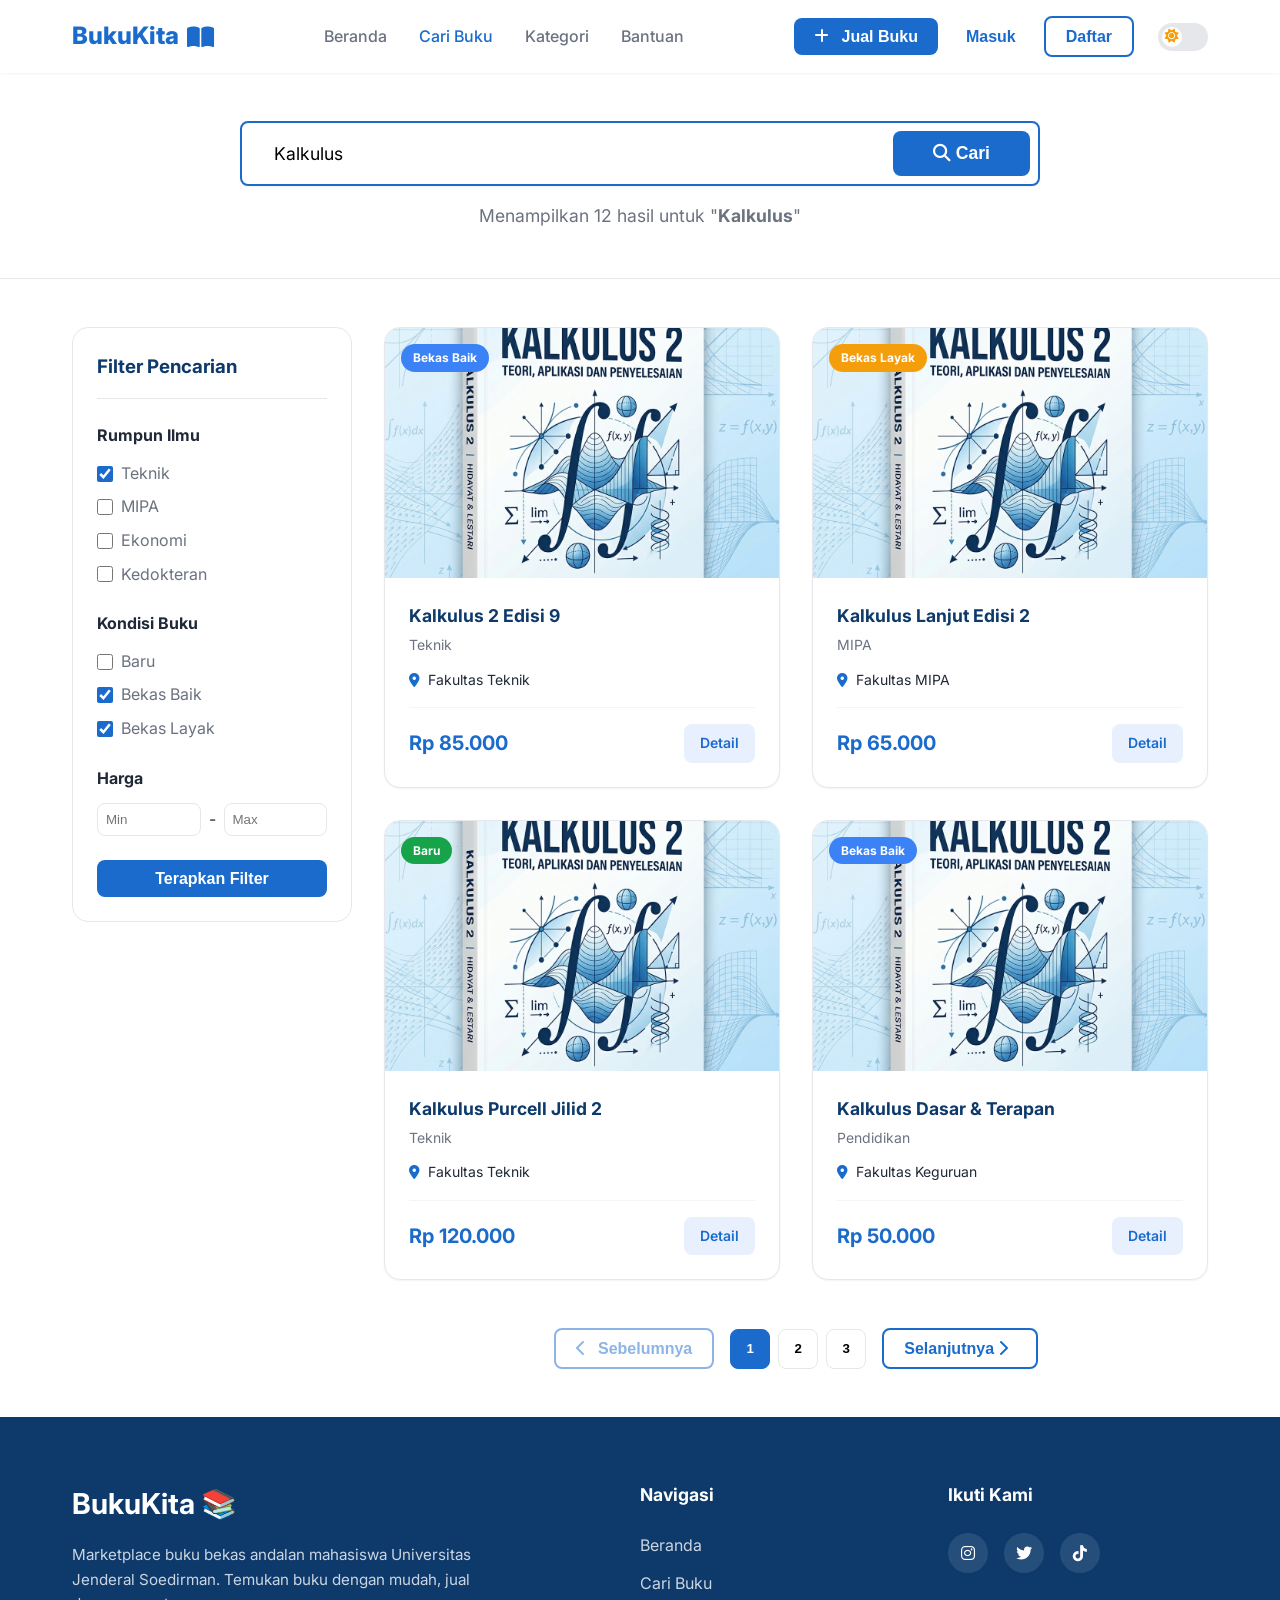
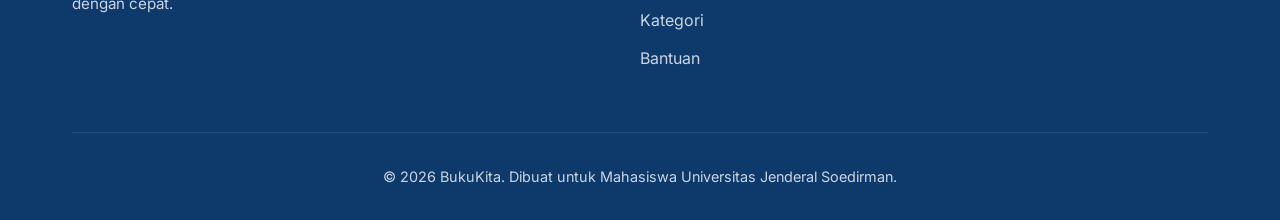
==== commit d822ec8a: "nambah fitur mode gelap, dashboard mahasiswa, detail buku" ====
--- a/cari.html
+++ b/cari.html
@@ -28,6 +28,15 @@
                     Buku</button>
                 <button class="btn btn-ghost" onclick="openAuthModal('login')">Masuk</button>
                 <button class="btn btn-outline" onclick="openAuthModal('register')">Daftar</button>
+                <div class="theme-switch-wrapper">
+                    <label class="theme-switch" for="checkbox">
+                        <input type="checkbox" id="checkbox" />
+                        <div class="slider round">
+                            <i class="fa-solid fa-sun slider-icon sun"></i>
+                            <i class="fa-solid fa-moon slider-icon moon"></i>
+                        </div>
+                    </label>
+                </div>
             </div>
             <div class="mobile-menu-btn">
                 <i class="fa-solid fa-bars"></i>
@@ -94,7 +103,7 @@
                         <p class="seller"><i class="fa-solid fa-location-dot"></i> Fakultas Teknik</p>
                         <div class="price-action">
                             <span class="price">Rp 85.000</span>
-                            <button class="btn-sm">Detail</button>
+                            <a href="detail.html" class="btn btn-sm" style="padding: 0.5rem 1rem;">Detail</a>
                         </div>
                     </div>
                 </div>
@@ -108,7 +117,7 @@
                         <p class="seller"><i class="fa-solid fa-location-dot"></i> Fakultas MIPA</p>
                         <div class="price-action">
                             <span class="price">Rp 65.000</span>
-                            <button class="btn-sm">Detail</button>
+                            <a href="detail.html" class="btn btn-sm" style="padding: 0.5rem 1rem;">Detail</a>
                         </div>
                     </div>
                 </div>
@@ -122,7 +131,7 @@
                         <p class="seller"><i class="fa-solid fa-location-dot"></i> Fakultas Teknik</p>
                         <div class="price-action">
                             <span class="price">Rp 120.000</span>
-                            <button class="btn-sm">Detail</button>
+                            <a href="detail.html" class="btn btn-sm" style="padding: 0.5rem 1rem;">Detail</a>
                         </div>
                     </div>
                 </div>
@@ -136,7 +145,7 @@
                         <p class="seller"><i class="fa-solid fa-location-dot"></i> Fakultas Keguruan</p>
                         <div class="price-action">
                             <span class="price">Rp 50.000</span>
-                            <button class="btn-sm">Detail</button>
+                            <a href="detail.html" class="btn btn-sm" style="padding: 0.5rem 1rem;">Detail</a>
                         </div>
                     </div>
                 </div>
--- a/style.css
+++ b/style.css
@@ -1058,3 +1058,97 @@
         position: static;
     }
 }
+
+/* ==================================
+   DARK MODE STYLES
+   ================================== */
+body.dark-mode {
+    --primary-blue: #3b82f6;
+    --primary-hover: #60a5fa;
+    --light-blue: #1e293b;
+    --dark-blue: #f8fafc;
+    --white: #0f172a;
+    --gray-light: #1e293b;
+    --gray-border: #334155;
+    --gray-text: #94a3b8;
+    --text-dark: #f1f5f9;
+    --shadow-sm: 0 1px 2px 0 rgba(0, 0, 0, 0.5);
+    --shadow-md: 0 4px 6px -1px rgba(0, 0, 0, 0.6), 0 2px 4px -1px rgba(0, 0, 0, 0.4);
+    --shadow-lg: 0 10px 15px -3px rgba(0, 0, 0, 0.7), 0 4px 6px -2px rgba(0, 0, 0, 0.5);
+    --shadow-modal: 0 25px 50px -12px rgba(0, 0, 0, 0.8);
+}
+
+/* Toggle Switch Styles */
+.theme-switch-wrapper {
+    display: flex;
+    align-items: center;
+    margin-left: 1rem;
+}
+
+.theme-switch {
+    display: inline-block;
+    height: 28px;
+    position: relative;
+    width: 50px;
+}
+
+.theme-switch input {
+    display: none;
+}
+
+.slider {
+    background-color: var(--gray-border);
+    bottom: 0;
+    cursor: pointer;
+    left: 0;
+    position: absolute;
+    right: 0;
+    top: 0;
+    transition: .4s;
+    border-radius: 34px;
+}
+
+.slider:before {
+    background-color: var(--white);
+    bottom: 4px;
+    content: "";
+    height: 20px;
+    left: 4px;
+    position: absolute;
+    transition: .4s;
+    width: 20px;
+    border-radius: 50%;
+}
+
+input:checked + .slider {
+    background-color: var(--primary-blue);
+}
+
+input:checked + .slider:before {
+    transform: translateX(22px);
+}
+
+.slider-icon {
+    position: absolute;
+    top: 6px;
+    font-size: 14px;
+    color: var(--white);
+    z-index: 1;
+    pointer-events: none;
+}
+
+.slider-icon.sun { left: 7px; color: #f59e0b; }
+.slider-icon.moon { right: 7px; color: #f1f5f9; }
+
+input:checked + .slider .sun { display: none; }
+input:not(:checked) + .slider .moon { display: none; }
+
+body.dark-mode input, body.dark-mode textarea, body.dark-mode select {
+    background-color: var(--gray-light);
+    color: var(--text-dark);
+    border-color: var(--gray-border);
+}
+
+body.dark-mode .nav-container {
+    background-color: var(--white);
+}
